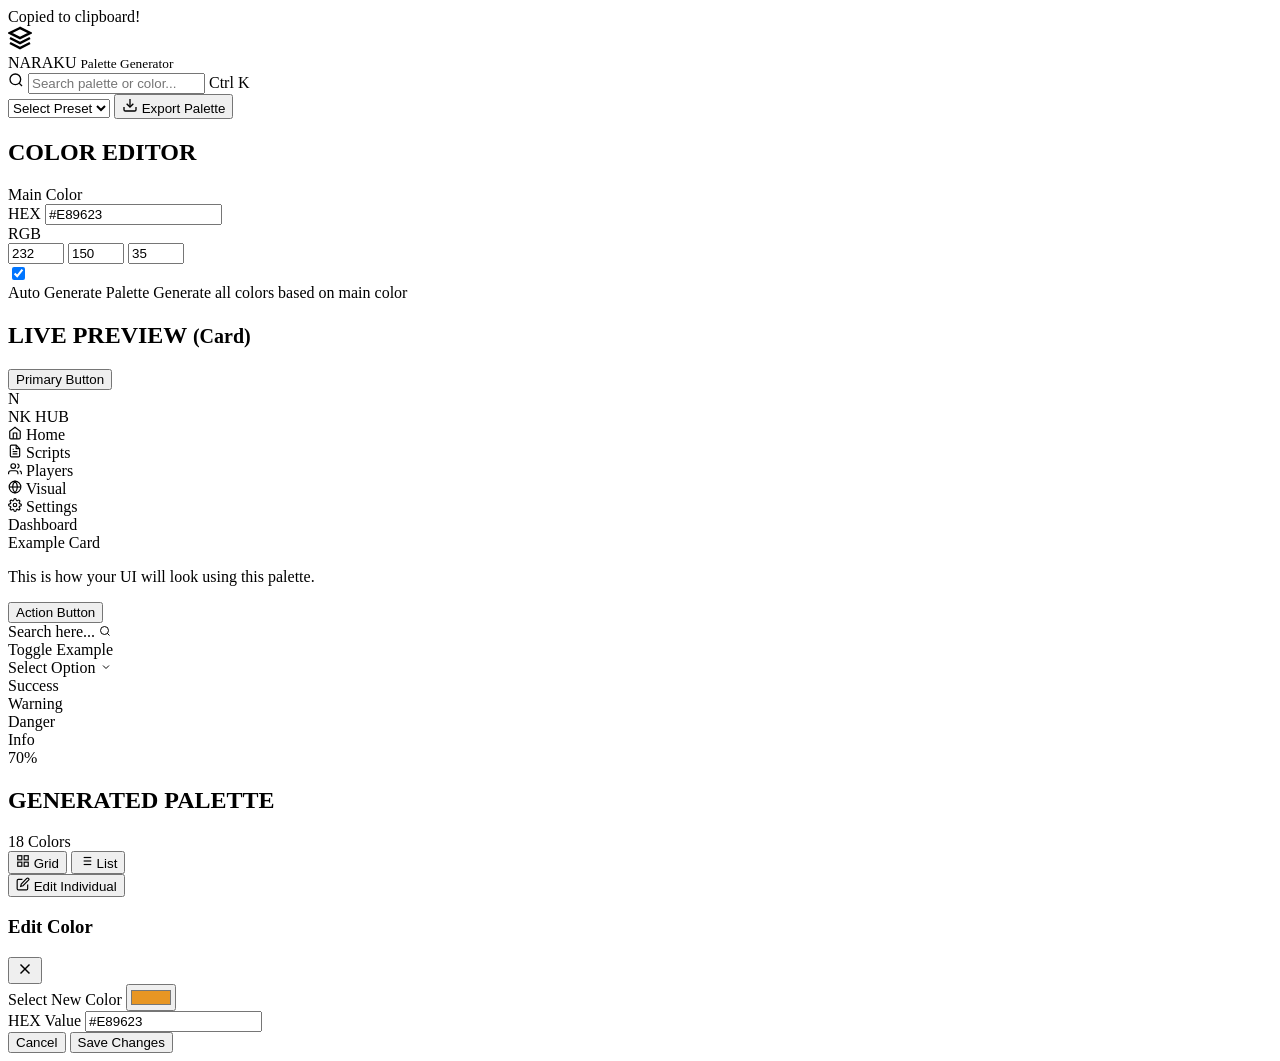
==== index.html @ f325f3f2 "Rename gemini-code-1785225299671.html to index.html" ====
<!DOCTYPE html>
<html lang="id">
<head>
    <meta charset="UTF-8">
    <meta name="viewport" content="width=device-width, initial-scale=1.0">
    <title>Roblox UI Color Palette Editor - NARAKU</title>
    <link rel="stylesheet" href="style.css">
</head>
<body>
    <!-- TOAST NOTIFICATION -->
    <div id="toast" class="toast">Copied to clipboard!</div>

    <div class="app-container">
        <!-- HEADER -->
        <header class="app-header">
            <div class="header-left">
                <div class="logo-icon">
                    <svg viewBox="0 0 24 24" width="24" height="24" stroke="currentColor" stroke-width="2.5" fill="none"><path d="M12 2L2 7l10 5 10-5-10-5zM2 17l10 5 10-5M2 12l10 5 10-5"/></svg>
                </div>
                <span class="app-title">NARAKU <small>Palette Generator</small></span>
            </div>
            
            <div class="header-center">
                <div class="search-box">
                    <svg class="search-icon" viewBox="0 0 24 24" width="16" height="16" stroke="currentColor" stroke-width="2" fill="none"><circle cx="11" cy="11" r="8"/><line x1="21" y1="21" x2="16.65" y2="16.65"/></svg>
                    <input type="text" id="searchInput" placeholder="Search palette or color..." autocomplete="off">
                    <span class="kbd-shortcut">Ctrl K</span>
                </div>
            </div>

            <div class="header-right">
                <select id="presetSelect" class="preset-select" title="Select Preset">
                    <option value="" disabled selected>Select Preset</option>
                </select>
                <button id="exportBtn" class="btn-primary-header">
                    <svg viewBox="0 0 24 24" width="16" height="16" stroke="currentColor" stroke-width="2" fill="none"><path d="M21 15v4a2 2 0 0 1-2 2H5a2 2 0 0 1-2-2v-4"/><polyline points="7 10 12 15 17 10"/><line x1="12" y1="15" x2="12" y2="3"/></svg>
                    Export Palette
                </button>
            </div>
        </header>

        <!-- MAIN CONTENT WORKSPACE -->
        <div class="workspace">
            <!-- TOP SECTION: COLOR EDITOR & LIVE PREVIEW -->
            <div class="top-panels">
                <!-- COLOR EDITOR PANEL -->
                <div class="panel color-editor-panel">
                    <div class="panel-header">
                        <h2>COLOR EDITOR</h2>
                        <span class="panel-subtitle">Main Color</span>
                    </div>

                    <div class="color-picker-container">
                        <!-- Color Area (Saturation/Brightness Box) -->
                        <div id="colorArea" class="color-area">
                            <div id="colorCursor" class="color-cursor"></div>
                        </div>

                        <!-- Hue Slider -->
                        <div class="hue-slider-container">
                            <div id="hueSlider" class="hue-slider">
                                <div id="hueCursor" class="hue-cursor"></div>
                            </div>
                        </div>

                        <!-- Inputs Row -->
                        <div class="color-inputs-grid">
                            <div class="input-group">
                                <label>HEX</label>
                                <input type="text" id="hexInput" value="#E89623">
                            </div>
                            <div class="input-group">
                                <label>RGB</label>
                                <div class="rgb-inputs-row">
                                    <input type="number" id="rInput" min="0" max="255" value="232">
                                    <input type="number" id="gInput" min="0" max="255" value="150">
                                    <input type="number" id="bInput" min="0" max="255" value="35">
                                </div>
                            </div>
                        </div>

                        <!-- Auto Generate Toggle -->
                        <div class="auto-gen-row">
                            <label class="switch">
                                <input type="checkbox" id="autoGenToggle" checked>
                                <span class="slider round"></span>
                            </label>
                            <div class="auto-gen-text">
                                <span class="title">Auto Generate Palette</span>
                                <span class="desc">Generate all colors based on main color</span>
                            </div>
                        </div>
                    </div>
                </div>

                <!-- LIVE PREVIEW PANEL -->
                <div class="panel live-preview-panel">
                    <div class="panel-header">
                        <h2>LIVE PREVIEW <small>(Card)</small></h2>
                        <button class="btn-preview-top" id="previewPrimaryBtn">Primary Button</button>
                    </div>

                    <div class="preview-mockup-content">
                        <!-- Sidebar mockup -->
                        <div class="preview-sidebar" id="previewSidebar">
                            <div class="preview-brand">
                                <div class="preview-logo-icon">N</div>
                                <span class="brand-text">NK HUB</span>
                            </div>
                            <div class="preview-nav-item active" id="prevNavHome">
                                <svg viewBox="0 0 24 24" width="14" height="14" stroke="currentColor" stroke-width="2" fill="none"><path d="M3 9l9-7 9 7v11a2 2 0 0 1-2 2H5a2 2 0 0 1-2-2z"/><polyline points="9 22 9 12 15 12 15 22"/></svg>
                                Home
                            </div>
                            <div class="preview-nav-item">
                                <svg viewBox="0 0 24 24" width="14" height="14" stroke="currentColor" stroke-width="2" fill="none"><path d="M14 2H6a2 2 0 0 0-2 2v16a2 2 0 0 0 2 2h12a2 2 0 0 0 2-2V8z"/><polyline points="14 2 14 8 20 8"/><line x1="16" y1="13" x2="8" y2="13"/><line x1="16" y1="17" x2="8" y2="17"/><polyline points="10 9 9 9 8 9"/></svg>
                                Scripts
                            </div>
                            <div class="preview-nav-item">
                                <svg viewBox="0 0 24 24" width="14" height="14" stroke="currentColor" stroke-width="2" fill="none"><path d="M17 21v-2a4 4 0 0 0-4-4H5a4 4 0 0 0-4 4v2"/><circle cx="9" cy="7" r="4"/><path d="M23 21v-2a4 4 0 0 0-3-3.87"/><path d="M16 3.13a4 4 0 0 1 0 7.75"/></svg>
                                Players
                            </div>
                            <div class="preview-nav-item">
                                <svg viewBox="0 0 24 24" width="14" height="14" stroke="currentColor" stroke-width="2" fill="none"><circle cx="12" cy="12" r="10"/><line x1="2" y1="12" x2="22" y2="12"/><path d="M12 2a15.3 15.3 0 0 1 4 10 15.3 15.3 0 0 1-4 10 15.3 15.3 0 0 1-4-10 15.3 15.3 0 0 1 4-10z"/></svg>
                                Visual
                            </div>
                            <div class="preview-nav-item">
                                <svg viewBox="0 0 24 24" width="14" height="14" stroke="currentColor" stroke-width="2" fill="none"><circle cx="12" cy="12" r="3"/><path d="M19.4 15a1.65 1.65 0 0 0 .33 1.82l.06.06a2 2 0 0 1 0 2.83 2 2 0 0 1-2.83 0l-.06-.06a1.65 1.65 0 0 0-1.82-.33 1.65 1.65 0 0 0-1 1.51V21a2 2 0 0 1-2 2 2 2 0 0 1-2-2v-.09A1.65 1.65 0 0 0 9 19.4a1.65 1.65 0 0 0-1.82.33l-.06.06a2 2 0 0 1-2.83 0 2 2 0 0 1 0-2.83l.06-.06a1.65 1.65 0 0 0 .33-1.82 1.65 1.65 0 0 0-1.51-1H3a2 2 0 0 1-2-2 2 2 0 0 1 2-2h.09A1.65 1.65 0 0 0 4.6 9a1.65 1.65 0 0 0-.33-1.82l-.06-.06a2 2 0 0 1 0-2.83 2 2 0 0 1 2.83 0l.06.06a1.65 1.65 0 0 0 1.82.33H9a1.65 1.65 0 0 0 1-1.51V3a2 2 0 0 1 2-2 2 2 0 0 1 2 2v.09a1.65 1.65 0 0 0 1 1.51 1.65 1.65 0 0 0 1.82-.33l.06-.06a2 2 0 0 1 2.83 0 2 2 0 0 1 0 2.83l-.06.06a1.65 1.65 0 0 0-.33 1.82V9a1.65 1.65 0 0 0 1.51 1H21a2 2 0 0 1 2 2 2 2 0 0 1-2 2h-.09a1.65 1.65 0 0 0-1.51 1z"/></svg>
                                Settings
                            </div>
                        </div>

                        <!-- Main preview body -->
                        <div class="preview-main-content">
                            <div class="preview-top-bar">
                                <span class="preview-title-dash">Dashboard</span>
                            </div>

                            <div class="preview-cards-grid">
                                <div class="preview-inner-card" id="previewInnerCard">
                                    <span class="card-label-title">Example Card</span>
                                    <p class="card-desc">This is how your UI will look using this palette.</p>
                                    <button class="preview-action-btn" id="previewActionBtn">Action Button</button>
                                </div>
                                <div class="preview-right-controls" id="previewRightControls">
                                    <div class="preview-search-input-mock">
                                        <span>Search here...</span>
                                        <svg viewBox="0 0 24 24" width="12" height="12" stroke="currentColor" stroke-width="2" fill="none"><circle cx="11" cy="11" r="8"/><line x1="21" y1="21" x2="16.65" y2="16.65"/></svg>
                                    </div>
                                    <div class="preview-toggle-row">
                                        <span>Toggle Example</span>
                                        <div class="mini-toggle active" id="miniToggle"></div>
                                    </div>
                                    <div class="preview-dropdown-mock">
                                        <span>Select Option</span>
                                        <svg viewBox="0 0 24 24" width="12" height="12" stroke="currentColor" stroke-width="2" fill="none"><polyline points="6 9 12 15 18 9"/></svg>
                                    </div>
                                </div>
                            </div>

                            <!-- Status badges & slider row -->
                            <div class="preview-badges-row">
                                <div class="badge-item"><span class="dot success"></span> Success</div>
                                <div class="badge-item"><span class="dot warning"></span> Warning</div>
                                <div class="badge-item"><span class="dot danger"></span> Danger</div>
                                <div class="badge-item"><span class="dot info"></span> Info</div>
                            </div>

                            <div class="preview-progress-row">
                                <div class="progress-track" id="previewProgressTrack">
                                    <div class="progress-fill" id="previewProgressFill" style="width: 70%;"></div>
                                </div>
                                <span class="progress-val">70%</span>
                            </div>
                        </div>
                    </div>
                </div>
            </div>

            <!-- BOTTOM SECTION: GENERATED PALETTE -->
            <div class="palette-section">
                <div class="palette-section-header">
                    <div class="left-title">
                        <h2>GENERATED PALETTE</h2>
                        <span class="count-badge" id="colorCountBadge">18 Colors</span>
                    </div>
                    <div class="palette-controls">
                        <div class="view-mode-switch">
                            <button class="view-btn active" id="gridViewBtn">
                                <svg viewBox="0 0 24 24" width="14" height="14" stroke="currentColor" stroke-width="2" fill="none"><rect x="3" y="3" width="7" height="7"/><rect x="14" y="3" width="7" height="7"/><rect x="14" y="14" width="7" height="7"/><rect x="3" y="14" width="7" height="7"/></svg>
                                Grid
                            </button>
                            <button class="view-btn" id="listViewBtn">
                                <svg viewBox="0 0 24 24" width="14" height="14" stroke="currentColor" stroke-width="2" fill="none"><line x1="8" y1="6" x2="21" y2="6"/><line x1="8" y1="12" x2="21" y2="12"/><line x1="8" y1="18" x2="21" y2="18"/><line x1="3" y1="6" x2="3.01" y2="6"/><line x1="3" y1="12" x2="3.01" y2="12"/><line x1="3" y1="18" x2="3.01" y2="18"/></svg>
                                List
                            </button>
                        </div>
                        <button class="btn-secondary" id="editIndividualGlobalBtn">
                            <svg viewBox="0 0 24 24" width="14" height="14" stroke="currentColor" stroke-width="2" fill="none"><path d="M11 4H4a2 2 0 0 0-2 2v14a2 2 0 0 0 2 2h14a2 2 0 0 0 2-2v-7"/><path d="M18.5 2.5a2.121 2.121 0 0 1 3 3L12 15l-4 1 1-4 9.5-9.5z"/></svg>
                            Edit Individual
                        </button>
                    </div>
                </div>

                <!-- CARDS GRID -->
                <div id="paletteCardsGrid" class="cards-grid">
                    <!-- Dynamically populated via script.js -->
                </div>
            </div>
        </div>
    </div>

    <!-- INDIVIDUAL COLOR EDIT MODAL -->
    <div id="editModal" class="modal-overlay">
        <div class="modal-card">
            <div class="modal-header">
                <h3 id="modalTitle">Edit Color</h3>
                <button id="closeModalBtn" class="close-btn">
                    <svg viewBox="0 0 24 24" width="18" height="18" stroke="currentColor" stroke-width="2" fill="none"><line x1="18" y1="6" x2="6" y2="18"/><line x1="6" y1="6" x2="18" y2="18"/></svg>
                </button>
            </div>
            <div class="modal-body">
                <div class="modal-color-preview" id="modalColorPreview"></div>
                <div class="input-group">
                    <label>Select New Color</label>
                    <input type="color" id="modalColorPicker" value="#E89623">
                </div>
                <div class="input-group">
                    <label>HEX Value</label>
                    <input type="text" id="modalHexInput" value="#E89623">
                </div>
            </div>
            <div class="modal-footer">
                <button class="btn-secondary" id="modalCancelBtn">Cancel</button>
                <button class="btn-primary" id="modalSaveBtn">Save Changes</button>
            </div>
        </div>
    </div>

    <script src="script.js"></script>
</body>
</html>
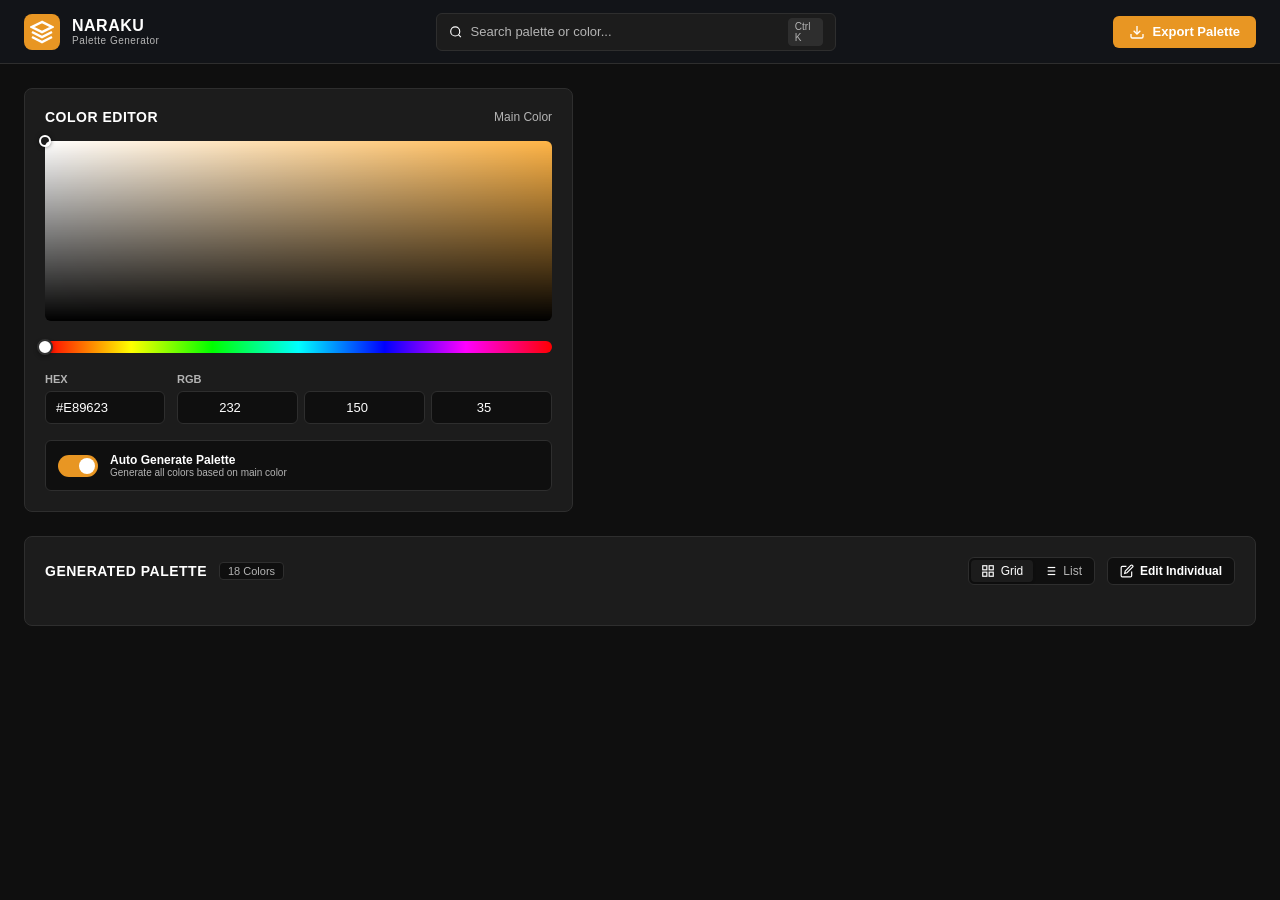
==== commit 81961e2e: "Update index.html" ====
--- a/index.html
+++ b/index.html
@@ -29,9 +29,6 @@
             </div>
 
             <div class="header-right">
-                <select id="presetSelect" class="preset-select" title="Select Preset">
-                    <option value="" disabled selected>Select Preset</option>
-                </select>
                 <button id="exportBtn" class="btn-primary-header">
                     <svg viewBox="0 0 24 24" width="16" height="16" stroke="currentColor" stroke-width="2" fill="none"><path d="M21 15v4a2 2 0 0 1-2 2H5a2 2 0 0 1-2-2v-4"/><polyline points="7 10 12 15 17 10"/><line x1="12" y1="15" x2="12" y2="3"/></svg>
                     Export Palette
@@ -41,7 +38,7 @@
 
         <!-- MAIN CONTENT WORKSPACE -->
         <div class="workspace">
-            <!-- TOP SECTION: COLOR EDITOR & LIVE PREVIEW -->
+            <!-- TOP SECTION: COLOR EDITOR -->
             <div class="top-panels">
                 <!-- COLOR EDITOR PANEL -->
                 <div class="panel color-editor-panel">
@@ -92,88 +89,6 @@
                         </div>
                     </div>
                 </div>
-
-                <!-- LIVE PREVIEW PANEL -->
-                <div class="panel live-preview-panel">
-                    <div class="panel-header">
-                        <h2>LIVE PREVIEW <small>(Card)</small></h2>
-                        <button class="btn-preview-top" id="previewPrimaryBtn">Primary Button</button>
-                    </div>
-
-                    <div class="preview-mockup-content">
-                        <!-- Sidebar mockup -->
-                        <div class="preview-sidebar" id="previewSidebar">
-                            <div class="preview-brand">
-                                <div class="preview-logo-icon">N</div>
-                                <span class="brand-text">NK HUB</span>
-                            </div>
-                            <div class="preview-nav-item active" id="prevNavHome">
-                                <svg viewBox="0 0 24 24" width="14" height="14" stroke="currentColor" stroke-width="2" fill="none"><path d="M3 9l9-7 9 7v11a2 2 0 0 1-2 2H5a2 2 0 0 1-2-2z"/><polyline points="9 22 9 12 15 12 15 22"/></svg>
-                                Home
-                            </div>
-                            <div class="preview-nav-item">
-                                <svg viewBox="0 0 24 24" width="14" height="14" stroke="currentColor" stroke-width="2" fill="none"><path d="M14 2H6a2 2 0 0 0-2 2v16a2 2 0 0 0 2 2h12a2 2 0 0 0 2-2V8z"/><polyline points="14 2 14 8 20 8"/><line x1="16" y1="13" x2="8" y2="13"/><line x1="16" y1="17" x2="8" y2="17"/><polyline points="10 9 9 9 8 9"/></svg>
-                                Scripts
-                            </div>
-                            <div class="preview-nav-item">
-                                <svg viewBox="0 0 24 24" width="14" height="14" stroke="currentColor" stroke-width="2" fill="none"><path d="M17 21v-2a4 4 0 0 0-4-4H5a4 4 0 0 0-4 4v2"/><circle cx="9" cy="7" r="4"/><path d="M23 21v-2a4 4 0 0 0-3-3.87"/><path d="M16 3.13a4 4 0 0 1 0 7.75"/></svg>
-                                Players
-                            </div>
-                            <div class="preview-nav-item">
-                                <svg viewBox="0 0 24 24" width="14" height="14" stroke="currentColor" stroke-width="2" fill="none"><circle cx="12" cy="12" r="10"/><line x1="2" y1="12" x2="22" y2="12"/><path d="M12 2a15.3 15.3 0 0 1 4 10 15.3 15.3 0 0 1-4 10 15.3 15.3 0 0 1-4-10 15.3 15.3 0 0 1 4-10z"/></svg>
-                                Visual
-                            </div>
-                            <div class="preview-nav-item">
-                                <svg viewBox="0 0 24 24" width="14" height="14" stroke="currentColor" stroke-width="2" fill="none"><circle cx="12" cy="12" r="3"/><path d="M19.4 15a1.65 1.65 0 0 0 .33 1.82l.06.06a2 2 0 0 1 0 2.83 2 2 0 0 1-2.83 0l-.06-.06a1.65 1.65 0 0 0-1.82-.33 1.65 1.65 0 0 0-1 1.51V21a2 2 0 0 1-2 2 2 2 0 0 1-2-2v-.09A1.65 1.65 0 0 0 9 19.4a1.65 1.65 0 0 0-1.82.33l-.06.06a2 2 0 0 1-2.83 0 2 2 0 0 1 0-2.83l.06-.06a1.65 1.65 0 0 0 .33-1.82 1.65 1.65 0 0 0-1.51-1H3a2 2 0 0 1-2-2 2 2 0 0 1 2-2h.09A1.65 1.65 0 0 0 4.6 9a1.65 1.65 0 0 0-.33-1.82l-.06-.06a2 2 0 0 1 0-2.83 2 2 0 0 1 2.83 0l.06.06a1.65 1.65 0 0 0 1.82.33H9a1.65 1.65 0 0 0 1-1.51V3a2 2 0 0 1 2-2 2 2 0 0 1 2 2v.09a1.65 1.65 0 0 0 1 1.51 1.65 1.65 0 0 0 1.82-.33l.06-.06a2 2 0 0 1 2.83 0 2 2 0 0 1 0 2.83l-.06.06a1.65 1.65 0 0 0-.33 1.82V9a1.65 1.65 0 0 0 1.51 1H21a2 2 0 0 1 2 2 2 2 0 0 1-2 2h-.09a1.65 1.65 0 0 0-1.51 1z"/></svg>
-                                Settings
-                            </div>
-                        </div>
-
-                        <!-- Main preview body -->
-                        <div class="preview-main-content">
-                            <div class="preview-top-bar">
-                                <span class="preview-title-dash">Dashboard</span>
-                            </div>
-
-                            <div class="preview-cards-grid">
-                                <div class="preview-inner-card" id="previewInnerCard">
-                                    <span class="card-label-title">Example Card</span>
-                                    <p class="card-desc">This is how your UI will look using this palette.</p>
-                                    <button class="preview-action-btn" id="previewActionBtn">Action Button</button>
-                                </div>
-                                <div class="preview-right-controls" id="previewRightControls">
-                                    <div class="preview-search-input-mock">
-                                        <span>Search here...</span>
-                                        <svg viewBox="0 0 24 24" width="12" height="12" stroke="currentColor" stroke-width="2" fill="none"><circle cx="11" cy="11" r="8"/><line x1="21" y1="21" x2="16.65" y2="16.65"/></svg>
-                                    </div>
-                                    <div class="preview-toggle-row">
-                                        <span>Toggle Example</span>
-                                        <div class="mini-toggle active" id="miniToggle"></div>
-                                    </div>
-                                    <div class="preview-dropdown-mock">
-                                        <span>Select Option</span>
-                                        <svg viewBox="0 0 24 24" width="12" height="12" stroke="currentColor" stroke-width="2" fill="none"><polyline points="6 9 12 15 18 9"/></svg>
-                                    </div>
-                                </div>
-                            </div>
-
-                            <!-- Status badges & slider row -->
-                            <div class="preview-badges-row">
-                                <div class="badge-item"><span class="dot success"></span> Success</div>
-                                <div class="badge-item"><span class="dot warning"></span> Warning</div>
-                                <div class="badge-item"><span class="dot danger"></span> Danger</div>
-                                <div class="badge-item"><span class="dot info"></span> Info</div>
-                            </div>
-
-                            <div class="preview-progress-row">
-                                <div class="progress-track" id="previewProgressTrack">
-                                    <div class="progress-fill" id="previewProgressFill" style="width: 70%;"></div>
-                                </div>
-                                <span class="progress-val">70%</span>
-                            </div>
-                        </div>
-                    </div>
-                </div>
             </div>
 
             <!-- BOTTOM SECTION: GENERATED PALETTE -->
@@ -209,7 +124,7 @@
         </div>
     </div>
 
-    <!-- INDIVIDUAL COLOR EDIT MODAL -->
+<!-- INDIVIDUAL COLOR EDIT MODAL -->
     <div id="editModal" class="modal-overlay">
         <div class="modal-card">
             <div class="modal-header">
@@ -238,4 +153,4 @@
 
     <script src="script.js"></script>
 </body>
-</html>
+</html>                                                                                                                                                                                                                                                                                             </html>
--- a/style.css
+++ b/style.css
@@ -0,0 +1,1019 @@
+:root {
+    --bg-app: #0f0f0f;
+    --card-bg: #1c1c1c;
+    --header-bg: #121418;
+    --primary: #E89623;
+    --primary-hover: #ffb446;
+    --secondary: #bf6e12;
+    --secondary-hover: #E89623;
+    --accent: #ffb446;
+    --ui-stroke: #2e2e2e;
+    --text-primary: #ffffff;
+    --text-secondary: #b4b4b4;
+    --success: #22c55e;
+    --warning: #ffc107;
+    --danger: #ef4444;
+    --gradient-start: #E89623;
+    --gradient-end: #ffb446;
+    --border-radius: 8px;
+    --transition: all 0.2s cubic-bezier(0.4, 0, 0.2, 1);
+}
+
+* {
+    box-sizing: border-box;
+    margin: 0;
+    padding: 0;
+    font-family: -apple-system, BlinkMacSystemFont, "Segoe UI", Roboto, Helvetica, Arial, sans-serif;
+    color: var(--text-primary);
+}
+
+body {
+    background-color: var(--bg-app);
+    min-height: 100vh;
+    overflow-x: hidden;
+}
+
+/* TOAST NOTIFICATION */
+.toast {
+    position: fixed;
+    bottom: 24px;
+    right: 24px;
+    background: #22c55e;
+    color: #fff;
+    padding: 10px 20px;
+    border-radius: 6px;
+    font-size: 14px;
+    font-weight: 500;
+    box-shadow: 0 4px 12px rgba(0,0,0,0.3);
+    z-index: 9999;
+    opacity: 0;
+    transform: translateY(20px);
+    transition: var(--transition);
+    pointer-events: none;
+}
+
+.toast.show {
+    opacity: 1;
+    transform: translateY(0);
+}
+
+/* APP CONTAINER */
+.app-container {
+    display: flex;
+    flex-direction: column;
+    min-height: 100vh;
+}
+
+/* HEADER */
+.app-header {
+    background-color: var(--header-bg);
+    border-bottom: 1px solid var(--ui-stroke);
+    height: 64px;
+    display: flex;
+    align-items: center;
+    justify-content: space-between;
+    padding: 0 24px;
+    position: sticky;
+    top: 0;
+    z-index: 100;
+}
+
+.header-left {
+    display: flex;
+    align-items: center;
+    gap: 12px;
+}
+
+.logo-icon {
+    width: 36px;
+    height: 36px;
+    background: var(--primary);
+    border-radius: 8px;
+    display: flex;
+    align-items: center;
+    justify-content: center;
+    color: #fff;
+}
+
+.app-title {
+    font-size: 16px;
+    font-weight: 700;
+    letter-spacing: 0.5px;
+    display: flex;
+    flex-direction: column;
+}
+
+.app-title small {
+    font-size: 10px;
+    font-weight: 400;
+    color: var(--text-secondary);
+}
+
+.header-center {
+    flex: 1;
+    max-width: 400px;
+    margin: 0 24px;
+}
+
+.search-box {
+    position: relative;
+    display: flex;
+    align-items: center;
+    background: var(--card-bg);
+    border: 1px solid var(--ui-stroke);
+    border-radius: 6px;
+    padding: 0 12px;
+    height: 38px;
+    transition: var(--transition);
+}
+
+.search-box:focus-within {
+    border-color: var(--primary);
+}
+
+.search-icon {
+    color: var(--text-secondary);
+    margin-right: 8px;
+}
+
+.search-box input {
+    background: transparent;
+    border: none;
+    outline: none;
+    font-size: 13px;
+    width: 100%;
+    color: var(--text-primary);
+}
+
+.search-box input::placeholder {
+    color: var(--text-secondary);
+}
+
+.kbd-shortcut {
+    font-size: 10px;
+    background: rgba(255,255,255,0.08);
+    border: 1px solid var(--ui-stroke);
+    padding: 2px 6px;
+    border-radius: 4px;
+    color: var(--text-secondary);
+}
+
+.header-right {
+    display: flex;
+    align-items: center;
+    gap: 12px;
+}
+
+.preset-select {
+    background: var(--card-bg);
+    border: 1px solid var(--ui-stroke);
+    color: var(--text-primary);
+    padding: 8px 12px;
+    border-radius: 6px;
+    font-size: 13px;
+    outline: none;
+    cursor: pointer;
+    transition: var(--transition);
+}
+
+.preset-select:hover {
+    border-color: var(--primary);
+}
+
+.btn-primary-header {
+    background: var(--primary);
+    color: #fff;
+    border: none;
+    padding: 8px 16px;
+    border-radius: 6px;
+    font-size: 13px;
+    font-weight: 600;
+    display: flex;
+    align-items: center;
+    gap: 8px;
+    cursor: pointer;
+    transition: var(--transition);
+}
+
+.btn-primary-header:hover {
+    background: var(--primary-hover);
+    transform: translateY(-1px);
+}
+
+/* WORKSPACE */
+.workspace {
+    padding: 24px;
+    display: flex;
+    flex-direction: column;
+    gap: 24px;
+    max-width: 1600px;
+    margin: 0 auto;
+    width: 100%;
+}
+
+.top-panels {
+    display: grid;
+    grid-template-columns: 1fr 1.2fr;
+    gap: 24px;
+}
+
+@media (max-width: 1024px) {
+    .top-panels {
+        grid-template-columns: 1fr;
+    }
+}
+
+.panel {
+    background: var(--card-bg);
+    border: 1px solid var(--ui-stroke);
+    border-radius: var(--border-radius);
+    padding: 20px;
+    display: flex;
+    flex-direction: column;
+    gap: 16px;
+}
+
+.panel-header {
+    display: flex;
+    align-items: center;
+    justify-content: space-between;
+}
+
+.panel-header h2 {
+    font-size: 14px;
+    font-weight: 700;
+    letter-spacing: 0.5px;
+}
+
+.panel-subtitle {
+    font-size: 12px;
+    color: var(--text-secondary);
+}
+
+/* COLOR EDITOR */
+.color-picker-container {
+    display: flex;
+    flex-direction: column;
+    gap: 16px;
+}
+
+.color-area {
+    position: relative;
+    height: 180px;
+    border-radius: 6px;
+    cursor: crosshair;
+    background: linear-gradient(to top, #000, transparent), linear-gradient(to right, #fff, #ffb446);
+}
+
+.color-cursor {
+    position: absolute;
+    width: 12px;
+    height: 12px;
+    border: 2px solid #fff;
+    border-radius: 50%;
+    box-shadow: 0 0 4px rgba(0,0,0,0.5);
+    transform: translate(-50%, -50%);
+    pointer-events: none;
+}
+
+.hue-slider-container {
+    padding: 4px 0;
+}
+
+.hue-slider {
+    position: relative;
+    height: 12px;
+    border-radius: 6px;
+    background: linear-gradient(to right, #ff0000 0%, #ffff00 17%, #00ff00 33%, #00ffff 50%, #0000ff 67%, #ff00ff 83%, #ff0000 100%);
+    cursor: pointer;
+}
+
+.hue-cursor {
+    position: absolute;
+    top: 50%;
+    width: 16px;
+    height: 16px;
+    background: #fff;
+    border: 2px solid #333;
+    border-radius: 50%;
+    transform: translate(-50%, -50%);
+    pointer-events: none;
+    box-shadow: 0 2px 4px rgba(0,0,0,0.3);
+}
+
+.color-inputs-grid {
+    display: grid;
+    grid-template-columns: 120px 1fr;
+    gap: 12px;
+}
+
+.input-group {
+    display: flex;
+    flex-direction: column;
+    gap: 6px;
+}
+
+.input-group label {
+    font-size: 11px;
+    font-weight: 600;
+    color: var(--text-secondary);
+}
+
+.input-group input {
+    background: var(--bg-app);
+    border: 1px solid var(--ui-stroke);
+    border-radius: 6px;
+    padding: 8px 10px;
+    font-size: 13px;
+    color: var(--text-primary);
+    outline: none;
+    transition: var(--transition);
+}
+
+.input-group input:focus {
+    border-color: var(--primary);
+}
+
+.rgb-inputs-row {
+    display: grid;
+    grid-template-columns: repeat(3, 1fr);
+    gap: 6px;
+}
+
+.rgb-inputs-row input {
+    text-align: center;
+    padding: 8px 4px;
+}
+
+.auto-gen-row {
+    display: flex;
+    align-items: center;
+    gap: 12px;
+    background: var(--bg-app);
+    padding: 12px;
+    border-radius: 6px;
+    border: 1px solid var(--ui-stroke);
+}
+
+/* TOGGLE SWITCH */
+.switch {
+    position: relative;
+    display: inline-block;
+    width: 40px;
+    height: 22px;
+    flex-shrink: 0;
+}
+
+.switch input {
+    opacity: 0;
+    width: 0;
+    height: 0;
+}
+
+.slider {
+    position: absolute;
+    cursor: pointer;
+    top: 0; left: 0; right: 0; bottom: 0;
+    background-color: var(--ui-stroke);
+    transition: var(--transition);
+}
+
+.slider:before {
+    position: absolute;
+    content: "";
+    height: 16px;
+    width: 16px;
+    left: 3px;
+    bottom: 3px;
+    background-color: white;
+    transition: var(--transition);
+}
+
+input:checked + .slider {
+    background-color: var(--primary);
+}
+
+input:checked + .slider:before {
+    transform: translateX(18px);
+}
+
+.slider.round {
+    border-radius: 22px;
+}
+
+.slider.round:before {
+    border-radius: 50%;
+}
+
+.auto-gen-text {
+    display: flex;
+    flex-direction: column;
+}
+
+.auto-gen-text .title {
+    font-size: 12px;
+    font-weight: 600;
+}
+
+.auto-gen-text .desc {
+    font-size: 10px;
+    color: var(--text-secondary);
+}
+
+/* LIVE PREVIEW */
+.btn-preview-top {
+    background: var(--primary);
+    color: #fff;
+    border: none;
+    padding: 6px 12px;
+    border-radius: 6px;
+    font-size: 12px;
+    font-weight: 600;
+    cursor: pointer;
+    transition: var(--transition);
+}
+
+.btn-preview-top:hover {
+    background: var(--primary-hover);
+}
+
+.preview-mockup-content {
+    background: var(--bg-app);
+    border: 1px solid var(--ui-stroke);
+    border-radius: 6px;
+    display: flex;
+    min-height: 260px;
+    overflow: hidden;
+}
+
+.preview-sidebar {
+    width: 140px;
+    background: var(--header-bg);
+    border-right: 1px solid var(--ui-stroke);
+    padding: 12px;
+    display: flex;
+    flex-direction: column;
+    gap: 4px;
+}
+
+.preview-brand {
+    display: flex;
+    align-items: center;
+    gap: 8px;
+    padding-bottom: 12px;
+    margin-bottom: 4px;
+    border-bottom: 1px solid var(--ui-stroke);
+}
+
+.preview-logo-icon {
+    width: 22px;
+    height: 22px;
+    background: var(--primary);
+    border-radius: 4px;
+    display: flex;
+    align-items: center;
+    justify-content: center;
+    font-size: 11px;
+    font-weight: 800;
+    color: #fff;
+}
+
+.preview-brand .brand-text {
+    font-size: 11px;
+    font-weight: 700;
+}
+
+.preview-nav-item {
+    display: flex;
+    align-items: center;
+    gap: 8px;
+    padding: 6px 8px;
+    font-size: 11px;
+    color: var(--text-secondary);
+    border-radius: 4px;
+    cursor: pointer;
+    transition: var(--transition);
+}
+
+.preview-nav-item:hover, .preview-nav-item.active {
+    background: var(--primary);
+    color: #fff;
+}
+
+.preview-main-content {
+    flex: 1;
+    padding: 16px;
+    display: flex;
+    flex-direction: column;
+    gap: 12px;
+}
+
+.preview-top-bar {
+    display: flex;
+    justify-content: space-between;
+    align-items: center;
+}
+
+.preview-title-dash {
+    font-size: 13px;
+    font-weight: 700;
+}
+
+.preview-cards-grid {
+    display: grid;
+    grid-template-columns: 1.2fr 1fr;
+    gap: 12px;
+}
+
+.preview-inner-card {
+    background: var(--card-bg);
+    border: 1px solid var(--ui-stroke);
+    border-radius: 6px;
+    padding: 12px;
+    display: flex;
+    flex-direction: column;
+    gap: 8px;
+}
+
+.card-label-title {
+    font-size: 11px;
+    font-weight: 600;
+}
+
+.card-desc {
+    font-size: 10px;
+    color: var(--text-secondary);
+    line-height: 1.3;
+}
+
+.preview-action-btn {
+    background: var(--primary);
+    color: #fff;
+    border: none;
+    padding: 6px 10px;
+    border-radius: 4px;
+    font-size: 10px;
+    font-weight: 600;
+    cursor: pointer;
+    align-self: flex-start;
+    transition: var(--transition);
+}
+
+.preview-action-btn:hover {
+    background: var(--primary-hover);
+}
+
+.preview-right-controls {
+    display: flex;
+    flex-direction: column;
+    gap: 8px;
+}
+
+.preview-search-input-mock {
+    background: var(--card-bg);
+    border: 1px solid var(--ui-stroke);
+    border-radius: 4px;
+    padding: 6px 8px;
+    font-size: 10px;
+    color: var(--text-secondary);
+    display: flex;
+    justify-content: space-between;
+    align-items: center;
+}
+
+.preview-toggle-row {
+    background: var(--card-bg);
+    border: 1px solid var(--ui-stroke);
+    border-radius: 4px;
+    padding: 6px 8px;
+    font-size: 10px;
+    display: flex;
+    justify-content: space-between;
+    align-items: center;
+}
+
+.mini-toggle {
+    width: 24px;
+    height: 12px;
+    background: var(--ui-stroke);
+    border-radius: 6px;
+    position: relative;
+    cursor: pointer;
+    transition: var(--transition);
+}
+
+.mini-toggle.active {
+    background: var(--primary);
+}
+
+.mini-toggle::after {
+    content: '';
+    position: absolute;
+    top: 2px;
+    left: 2px;
+    width: 8px;
+    height: 8px;
+    background: #fff;
+    border-radius: 50%;
+    transition: var(--transition);
+}
+
+.mini-toggle.active::after {
+    transform: translateX(12px);
+}
+
+.preview-dropdown-mock {
+    background: var(--card-bg);
+    border: 1px solid var(--ui-stroke);
+    border-radius: 4px;
+    padding: 6px 8px;
+    font-size: 10px;
+    color: var(--text-secondary);
+    display: flex;
+    justify-content: space-between;
+    align-items: center;
+}
+
+.preview-badges-row {
+    display: flex;
+    gap: 8px;
+}
+
+.badge-item {
+    font-size: 10px;
+    background: var(--card-bg);
+    border: 1px solid var(--ui-stroke);
+    padding: 3px 6px;
+    border-radius: 4px;
+    display: flex;
+    align-items: center;
+    gap: 4px;
+}
+
+.dot {
+    width: 6px;
+    height: 6px;
+    border-radius: 50%;
+}
+
+.dot.success { background: var(--success); }
+.dot.warning { background: var(--warning); }
+.dot.danger { background: var(--danger); }
+.dot.info { background: var(--accent); }
+
+.preview-progress-row {
+    display: flex;
+    align-items: center;
+    gap: 8px;
+}
+
+.progress-track {
+    flex: 1;
+    height: 6px;
+    background: var(--card-bg);
+    border: 1px solid var(--ui-stroke);
+    border-radius: 3px;
+    overflow: hidden;
+}
+
+.progress-fill {
+    height: 100%;
+    background: var(--primary);
+    border-radius: 3px;
+}
+
+.progress-val {
+    font-size: 10px;
+    font-weight: 600;
+    color: var(--text-secondary);
+}
+
+/* PALETTE SECTION */
+.palette-section {
+    background: var(--card-bg);
+    border: 1px solid var(--ui-stroke);
+    border-radius: var(--border-radius);
+    padding: 20px;
+    display: flex;
+    flex-direction: column;
+    gap: 20px;
+}
+
+.palette-section-header {
+    display: flex;
+    align-items: center;
+    justify-content: space-between;
+}
+
+.left-title {
+    display: flex;
+    align-items: center;
+    gap: 12px;
+}
+
+.left-title h2 {
+    font-size: 14px;
+    font-weight: 700;
+    letter-spacing: 0.5px;
+}
+
+.count-badge {
+    background: var(--bg-app);
+    border: 1px solid var(--ui-stroke);
+    padding: 2px 8px;
+    border-radius: 4px;
+    font-size: 11px;
+    color: var(--text-secondary);
+}
+
+.palette-controls {
+    display: flex;
+    align-items: center;
+    gap: 12px;
+}
+
+.view-mode-switch {
+    display: flex;
+    background: var(--bg-app);
+    border: 1px solid var(--ui-stroke);
+    border-radius: 6px;
+    padding: 2px;
+}
+
+.view-btn {
+    background: transparent;
+    border: none;
+    color: var(--text-secondary);
+    padding: 4px 10px;
+    border-radius: 4px;
+    font-size: 12px;
+    display: flex;
+    align-items: center;
+    gap: 6px;
+    cursor: pointer;
+    transition: var(--transition);
+}
+
+.view-btn.active {
+    background: var(--card-bg);
+    color: var(--text-primary);
+    box-shadow: 0 1px 3px rgba(0,0,0,0.2);
+}
+
+.btn-secondary {
+    background: var(--bg-app);
+    border: 1px solid var(--ui-stroke);
+    color: var(--text-primary);
+    padding: 6px 12px;
+    border-radius: 6px;
+    font-size: 12px;
+    font-weight: 600;
+    display: flex;
+    align-items: center;
+    gap: 6px;
+    cursor: pointer;
+    transition: var(--transition);
+}
+
+.btn-secondary:hover {
+    border-color: var(--primary);
+}
+
+/* CARDS GRID */
+.cards-grid {
+    display: grid;
+    grid-template-columns: repeat(auto-fill, minmax(200px, 1fr));
+    gap: 16px;
+}
+
+.cards-grid.list-view {
+    grid-template-columns: 1fr;
+}
+
+.color-card {
+    background: var(--bg-app);
+    border: 1px solid var(--ui-stroke);
+    border-radius: 8px;
+    overflow: hidden;
+    display: flex;
+    flex-direction: column;
+    transition: var(--transition);
+}
+
+.color-card:hover {
+    border-color: var(--primary);
+    transform: translateY(-2px);
+    box-shadow: 0 4px 12px rgba(0,0,0,0.3);
+}
+
+.color-card-preview {
+    height: 100px;
+    position: relative;
+    display: flex;
+    justify-content: flex-end;
+    align-items: flex-start;
+    padding: 8px;
+}
+
+.card-edit-btn {
+    background: rgba(0,0,0,0.4);
+    border: none;
+    width: 26px;
+    height: 26px;
+    border-radius: 4px;
+    display: flex;
+    align-items: center;
+    justify-content: center;
+    color: #fff;
+    cursor: pointer;
+    opacity: 0.8;
+    transition: var(--transition);
+}
+
+.card-edit-btn:hover {
+    opacity: 1;
+    background: rgba(0,0,0,0.7);
+}
+
+.color-card-info {
+    padding: 12px;
+    display: flex;
+    flex-direction: column;
+    gap: 8px;
+}
+
+.card-name {
+    font-size: 13px;
+    font-weight: 700;
+}
+
+.card-codes {
+    display: flex;
+    flex-direction: column;
+    gap: 2px;
+}
+
+.card-code-val {
+    font-size: 11px;
+    color: var(--text-secondary);
+    font-family: monospace;
+}
+
+.card-actions {
+    display: grid;
+    grid-template-columns: 1fr 1fr;
+    gap: 6px;
+    margin-top: 4px;
+}
+
+.card-btn {
+    background: var(--card-bg);
+    border: 1px solid var(--ui-stroke);
+    color: var(--text-primary);
+    padding: 6px;
+    border-radius: 4px;
+    font-size: 11px;
+    font-weight: 600;
+    cursor: pointer;
+    transition: var(--transition);
+    text-align: center;
+}
+
+.card-btn:hover {
+    background: var(--ui-stroke);
+    border-color: var(--primary);
+}
+
+/* LIST VIEW OVERRIDE */
+.cards-grid.list-view .color-card {
+    flex-direction: row;
+    align-items: center;
+    padding: 10px 16px;
+    gap: 16px;
+}
+
+.cards-grid.list-view .color-card-preview {
+    width: 60px;
+    height: 40px;
+    border-radius: 4px;
+    flex-shrink: 0;
+    padding: 4px;
+}
+
+.cards-grid.list-view .color-card-info {
+    flex: 1;
+    flex-direction: row;
+    align-items: center;
+    justify-content: space-between;
+    padding: 0;
+}
+
+.cards-grid.list-view .card-codes {
+    flex-direction: row;
+    gap: 16px;
+}
+
+.cards-grid.list-view .card-actions {
+    display: flex;
+    gap: 6px;
+    margin-top: 0;
+}
+
+.cards-grid.list-view .card-btn {
+    padding: 4px 10px;
+}
+
+/* MODAL */
+.modal-overlay {
+    position: fixed;
+    top: 0; left: 0; right: 0; bottom: 0;
+    background: rgba(0,0,0,0.7);
+    display: flex;
+    align-items: center;
+    justify-content: center;
+    z-index: 1000;
+    opacity: 0;
+    pointer-events: none;
+    transition: var(--transition);
+}
+
+.modal-overlay.open {
+    opacity: 1;
+    pointer-events: auto;
+}
+
+.modal-card {
+    background: var(--card-bg);
+    border: 1px solid var(--ui-stroke);
+    border-radius: var(--border-radius);
+    width: 100%;
+    max-width: 380px;
+    padding: 20px;
+    display: flex;
+    flex-direction: column;
+    gap: 16px;
+    box-shadow: 0 10px 30px rgba(0,0,0,0.5);
+    transform: scale(0.95);
+    transition: var(--transition);
+}
+
+.modal-overlay.open .modal-card {
+    transform: scale(1);
+}
+
+.modal-header {
+    display: flex;
+    align-items: center;
+    justify-content: space-between;
+}
+
+.modal-header h3 {
+    font-size: 14px;
+    font-weight: 700;
+}
+
+.close-btn {
+    background: transparent;
+    border: none;
+    color: var(--text-secondary);
+    cursor: pointer;
+    transition: var(--transition);
+}
+
+.close-btn:hover {
+    color: var(--text-primary);
+}
+
+.modal-body {
+    display: flex;
+    flex-direction: column;
+    gap: 16px;
+}
+
+.modal-color-preview {
+    height: 80px;
+    border-radius: 6px;
+    border: 1px solid var(--ui-stroke);
+}
+
+.modal-footer {
+    display: flex;
+    justify-content: flex-end;
+    gap: 8px;
+}
+
+.btn-primary {
+    background: var(--primary);
+    color: #fff;
+    border: none;
+    padding: 8px 16px;
+    border-radius: 6px;
+    font-size: 12px;
+    font-weight: 600;
+    cursor: pointer;
+    transition: var(--transition);
+}
+
+.btn-primary:hover {
+    background: var(--primary-hover);
+}
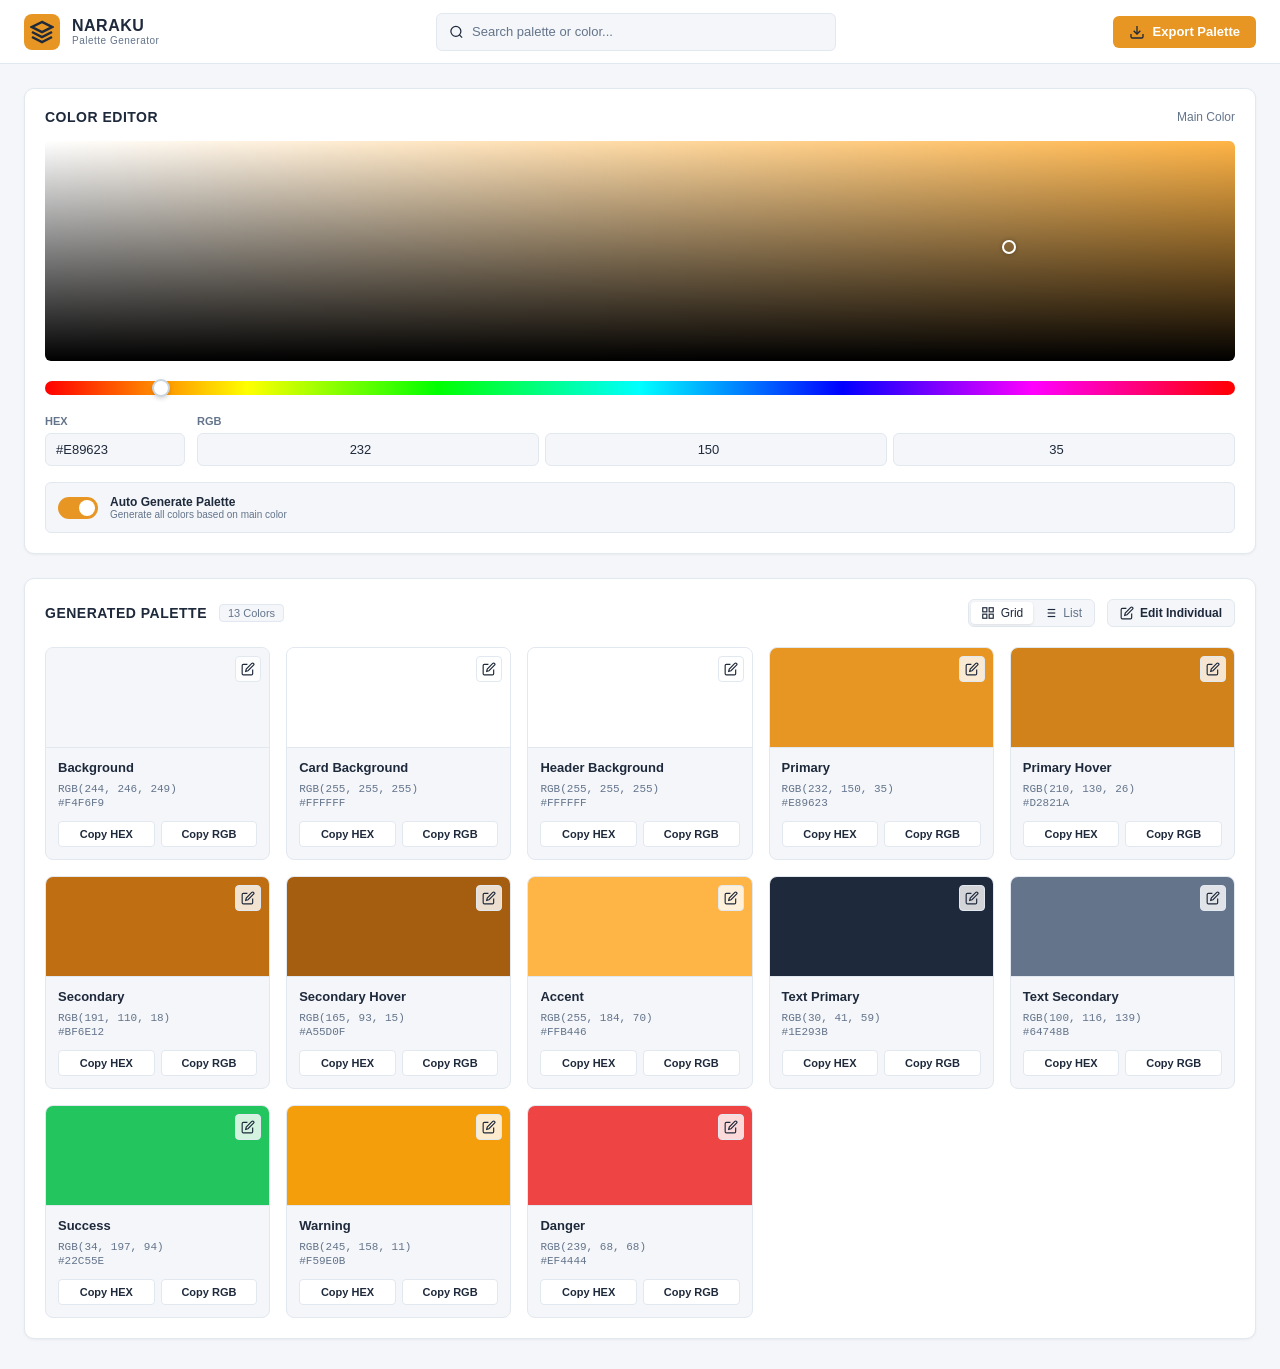
==== commit aa3faf98: "Update index.html" ====
--- a/index.html
+++ b/index.html
@@ -24,7 +24,6 @@
                 <div class="search-box">
                     <svg class="search-icon" viewBox="0 0 24 24" width="16" height="16" stroke="currentColor" stroke-width="2" fill="none"><circle cx="11" cy="11" r="8"/><line x1="21" y1="21" x2="16.65" y2="16.65"/></svg>
                     <input type="text" id="searchInput" placeholder="Search palette or color..." autocomplete="off">
-                    <span class="kbd-shortcut">Ctrl K</span>
                 </div>
             </div>
 
--- a/style.css
+++ b/style.css
@@ -1,21 +1,19 @@
 :root {
-    --bg-app: #0f0f0f;
-    --card-bg: #1c1c1c;
-    --header-bg: #121418;
+    --bg-app: #f4f6f9;
+    --card-bg: #ffffff;
+    --header-bg: #ffffff;
     --primary: #E89623;
-    --primary-hover: #ffb446;
+    --primary-hover: #d2821a;
     --secondary: #bf6e12;
-    --secondary-hover: #E89623;
+    --secondary-hover: #a55d0f;
     --accent: #ffb446;
-    --ui-stroke: #2e2e2e;
-    --text-primary: #ffffff;
-    --text-secondary: #b4b4b4;
+    --ui-stroke: #e2e8f0;
+    --text-primary: #1e293b;
+    --text-secondary: #64748b;
     --success: #22c55e;
-    --warning: #ffc107;
+    --warning: #f59e0b;
     --danger: #ef4444;
-    --gradient-start: #E89623;
-    --gradient-end: #ffb446;
-    --border-radius: 8px;
+    --border-radius: 10px;
     --transition: all 0.2s cubic-bezier(0.4, 0, 0.2, 1);
 }
 
@@ -38,13 +36,13 @@
     position: fixed;
     bottom: 24px;
     right: 24px;
-    background: #22c55e;
+    background: #1e293b;
     color: #fff;
     padding: 10px 20px;
     border-radius: 6px;
     font-size: 14px;
     font-weight: 500;
-    box-shadow: 0 4px 12px rgba(0,0,0,0.3);
+    box-shadow: 0 4px 12px rgba(0,0,0,0.15);
     z-index: 9999;
     opacity: 0;
     transform: translateY(20px);
@@ -119,7 +117,7 @@
     position: relative;
     display: flex;
     align-items: center;
-    background: var(--card-bg);
+    background: var(--bg-app);
     border: 1px solid var(--ui-stroke);
     border-radius: 6px;
     padding: 0 12px;
@@ -151,7 +149,7 @@
 
 .kbd-shortcut {
     font-size: 10px;
-    background: rgba(255,255,255,0.08);
+    background: #e2e8f0;
     border: 1px solid var(--ui-stroke);
     padding: 2px 6px;
     border-radius: 4px;
@@ -162,22 +160,6 @@
     display: flex;
     align-items: center;
     gap: 12px;
-}
-
-.preset-select {
-    background: var(--card-bg);
-    border: 1px solid var(--ui-stroke);
-    color: var(--text-primary);
-    padding: 8px 12px;
-    border-radius: 6px;
-    font-size: 13px;
-    outline: none;
-    cursor: pointer;
-    transition: var(--transition);
-}
-
-.preset-select:hover {
-    border-color: var(--primary);
 }
 
 .btn-primary-header {
@@ -206,21 +188,14 @@
     display: flex;
     flex-direction: column;
     gap: 24px;
-    max-width: 1600px;
+    max-width: 1400px;
     margin: 0 auto;
     width: 100%;
 }
 
 .top-panels {
-    display: grid;
-    grid-template-columns: 1fr 1.2fr;
-    gap: 24px;
-}
-
-@media (max-width: 1024px) {
-    .top-panels {
-        grid-template-columns: 1fr;
-    }
+    display: flex;
+    flex-direction: column;
 }
 
 .panel {
@@ -231,6 +206,7 @@
     display: flex;
     flex-direction: column;
     gap: 16px;
+    box-shadow: 0 1px 3px rgba(0,0,0,0.05);
 }
 
 .panel-header {
@@ -259,7 +235,7 @@
 
 .color-area {
     position: relative;
-    height: 180px;
+    height: 220px;
     border-radius: 6px;
     cursor: crosshair;
     background: linear-gradient(to top, #000, transparent), linear-gradient(to right, #fff, #ffb446);
@@ -267,11 +243,11 @@
 
 .color-cursor {
     position: absolute;
-    width: 12px;
-    height: 12px;
+    width: 14px;
+    height: 14px;
     border: 2px solid #fff;
     border-radius: 50%;
-    box-shadow: 0 0 4px rgba(0,0,0,0.5);
+    box-shadow: 0 0 4px rgba(0,0,0,0.3);
     transform: translate(-50%, -50%);
     pointer-events: none;
 }
@@ -282,8 +258,8 @@
 
 .hue-slider {
     position: relative;
-    height: 12px;
-    border-radius: 6px;
+    height: 14px;
+    border-radius: 7px;
     background: linear-gradient(to right, #ff0000 0%, #ffff00 17%, #00ff00 33%, #00ffff 50%, #0000ff 67%, #ff00ff 83%, #ff0000 100%);
     cursor: pointer;
 }
@@ -291,20 +267,26 @@
 .hue-cursor {
     position: absolute;
     top: 50%;
-    width: 16px;
-    height: 16px;
+    width: 18px;
+    height: 18px;
     background: #fff;
-    border: 2px solid #333;
+    border: 2px solid #cbd5e1;
     border-radius: 50%;
     transform: translate(-50%, -50%);
     pointer-events: none;
-    box-shadow: 0 2px 4px rgba(0,0,0,0.3);
+    box-shadow: 0 2px 4px rgba(0,0,0,0.15);
 }
 
 .color-inputs-grid {
     display: grid;
-    grid-template-columns: 120px 1fr;
+    grid-template-columns: 140px 1fr;
     gap: 12px;
+}
+
+@media (max-width: 768px) {
+    .color-inputs-grid {
+        grid-template-columns: 1fr;
+    }
 }
 
 .input-group {
@@ -374,7 +356,7 @@
     position: absolute;
     cursor: pointer;
     top: 0; left: 0; right: 0; bottom: 0;
-    background-color: var(--ui-stroke);
+    background-color: #cbd5e1;
     transition: var(--transition);
 }
 
@@ -420,274 +402,6 @@
     color: var(--text-secondary);
 }
 
-/* LIVE PREVIEW */
-.btn-preview-top {
-    background: var(--primary);
-    color: #fff;
-    border: none;
-    padding: 6px 12px;
-    border-radius: 6px;
-    font-size: 12px;
-    font-weight: 600;
-    cursor: pointer;
-    transition: var(--transition);
-}
-
-.btn-preview-top:hover {
-    background: var(--primary-hover);
-}
-
-.preview-mockup-content {
-    background: var(--bg-app);
-    border: 1px solid var(--ui-stroke);
-    border-radius: 6px;
-    display: flex;
-    min-height: 260px;
-    overflow: hidden;
-}
-
-.preview-sidebar {
-    width: 140px;
-    background: var(--header-bg);
-    border-right: 1px solid var(--ui-stroke);
-    padding: 12px;
-    display: flex;
-    flex-direction: column;
-    gap: 4px;
-}
-
-.preview-brand {
-    display: flex;
-    align-items: center;
-    gap: 8px;
-    padding-bottom: 12px;
-    margin-bottom: 4px;
-    border-bottom: 1px solid var(--ui-stroke);
-}
-
-.preview-logo-icon {
-    width: 22px;
-    height: 22px;
-    background: var(--primary);
-    border-radius: 4px;
-    display: flex;
-    align-items: center;
-    justify-content: center;
-    font-size: 11px;
-    font-weight: 800;
-    color: #fff;
-}
-
-.preview-brand .brand-text {
-    font-size: 11px;
-    font-weight: 700;
-}
-
-.preview-nav-item {
-    display: flex;
-    align-items: center;
-    gap: 8px;
-    padding: 6px 8px;
-    font-size: 11px;
-    color: var(--text-secondary);
-    border-radius: 4px;
-    cursor: pointer;
-    transition: var(--transition);
-}
-
-.preview-nav-item:hover, .preview-nav-item.active {
-    background: var(--primary);
-    color: #fff;
-}
-
-.preview-main-content {
-    flex: 1;
-    padding: 16px;
-    display: flex;
-    flex-direction: column;
-    gap: 12px;
-}
-
-.preview-top-bar {
-    display: flex;
-    justify-content: space-between;
-    align-items: center;
-}
-
-.preview-title-dash {
-    font-size: 13px;
-    font-weight: 700;
-}
-
-.preview-cards-grid {
-    display: grid;
-    grid-template-columns: 1.2fr 1fr;
-    gap: 12px;
-}
-
-.preview-inner-card {
-    background: var(--card-bg);
-    border: 1px solid var(--ui-stroke);
-    border-radius: 6px;
-    padding: 12px;
-    display: flex;
-    flex-direction: column;
-    gap: 8px;
-}
-
-.card-label-title {
-    font-size: 11px;
-    font-weight: 600;
-}
-
-.card-desc {
-    font-size: 10px;
-    color: var(--text-secondary);
-    line-height: 1.3;
-}
-
-.preview-action-btn {
-    background: var(--primary);
-    color: #fff;
-    border: none;
-    padding: 6px 10px;
-    border-radius: 4px;
-    font-size: 10px;
-    font-weight: 600;
-    cursor: pointer;
-    align-self: flex-start;
-    transition: var(--transition);
-}
-
-.preview-action-btn:hover {
-    background: var(--primary-hover);
-}
-
-.preview-right-controls {
-    display: flex;
-    flex-direction: column;
-    gap: 8px;
-}
-
-.preview-search-input-mock {
-    background: var(--card-bg);
-    border: 1px solid var(--ui-stroke);
-    border-radius: 4px;
-    padding: 6px 8px;
-    font-size: 10px;
-    color: var(--text-secondary);
-    display: flex;
-    justify-content: space-between;
-    align-items: center;
-}
-
-.preview-toggle-row {
-    background: var(--card-bg);
-    border: 1px solid var(--ui-stroke);
-    border-radius: 4px;
-    padding: 6px 8px;
-    font-size: 10px;
-    display: flex;
-    justify-content: space-between;
-    align-items: center;
-}
-
-.mini-toggle {
-    width: 24px;
-    height: 12px;
-    background: var(--ui-stroke);
-    border-radius: 6px;
-    position: relative;
-    cursor: pointer;
-    transition: var(--transition);
-}
-
-.mini-toggle.active {
-    background: var(--primary);
-}
-
-.mini-toggle::after {
-    content: '';
-    position: absolute;
-    top: 2px;
-    left: 2px;
-    width: 8px;
-    height: 8px;
-    background: #fff;
-    border-radius: 50%;
-    transition: var(--transition);
-}
-
-.mini-toggle.active::after {
-    transform: translateX(12px);
-}
-
-.preview-dropdown-mock {
-    background: var(--card-bg);
-    border: 1px solid var(--ui-stroke);
-    border-radius: 4px;
-    padding: 6px 8px;
-    font-size: 10px;
-    color: var(--text-secondary);
-    display: flex;
-    justify-content: space-between;
-    align-items: center;
-}
-
-.preview-badges-row {
-    display: flex;
-    gap: 8px;
-}
-
-.badge-item {
-    font-size: 10px;
-    background: var(--card-bg);
-    border: 1px solid var(--ui-stroke);
-    padding: 3px 6px;
-    border-radius: 4px;
-    display: flex;
-    align-items: center;
-    gap: 4px;
-}
-
-.dot {
-    width: 6px;
-    height: 6px;
-    border-radius: 50%;
-}
-
-.dot.success { background: var(--success); }
-.dot.warning { background: var(--warning); }
-.dot.danger { background: var(--danger); }
-.dot.info { background: var(--accent); }
-
-.preview-progress-row {
-    display: flex;
-    align-items: center;
-    gap: 8px;
-}
-
-.progress-track {
-    flex: 1;
-    height: 6px;
-    background: var(--card-bg);
-    border: 1px solid var(--ui-stroke);
-    border-radius: 3px;
-    overflow: hidden;
-}
-
-.progress-fill {
-    height: 100%;
-    background: var(--primary);
-    border-radius: 3px;
-}
-
-.progress-val {
-    font-size: 10px;
-    font-weight: 600;
-    color: var(--text-secondary);
-}
-
 /* PALETTE SECTION */
 .palette-section {
     background: var(--card-bg);
@@ -697,12 +411,15 @@
     display: flex;
     flex-direction: column;
     gap: 20px;
+    box-shadow: 0 1px 3px rgba(0,0,0,0.05);
 }
 
 .palette-section-header {
     display: flex;
     align-items: center;
     justify-content: space-between;
+    flex-wrap: wrap;
+    gap: 12px;
 }
 
 .left-title {
@@ -757,7 +474,7 @@
 .view-btn.active {
     background: var(--card-bg);
     color: var(--text-primary);
-    box-shadow: 0 1px 3px rgba(0,0,0,0.2);
+    box-shadow: 0 1px 3px rgba(0,0,0,0.1);
 }
 
 .btn-secondary {
@@ -803,7 +520,7 @@
 .color-card:hover {
     border-color: var(--primary);
     transform: translateY(-2px);
-    box-shadow: 0 4px 12px rgba(0,0,0,0.3);
+    box-shadow: 0 4px 12px rgba(0,0,0,0.08);
 }
 
 .color-card-preview {
@@ -813,26 +530,26 @@
     justify-content: flex-end;
     align-items: flex-start;
     padding: 8px;
+    border-bottom: 1px solid var(--ui-stroke);
 }
 
 .card-edit-btn {
-    background: rgba(0,0,0,0.4);
-    border: none;
+    background: rgba(255,255,255,0.8);
+    border: 1px solid var(--ui-stroke);
     width: 26px;
     height: 26px;
     border-radius: 4px;
     display: flex;
     align-items: center;
     justify-content: center;
-    color: #fff;
-    cursor: pointer;
-    opacity: 0.8;
+    color: var(--text-primary);
+    cursor: pointer;
     transition: var(--transition);
 }
 
 .card-edit-btn:hover {
-    opacity: 1;
-    background: rgba(0,0,0,0.7);
+    background: #fff;
+    border-color: var(--primary);
 }
 
 .color-card-info {
@@ -880,7 +597,7 @@
 }
 
 .card-btn:hover {
-    background: var(--ui-stroke);
+    background: var(--bg-app);
     border-color: var(--primary);
 }
 
@@ -898,6 +615,7 @@
     border-radius: 4px;
     flex-shrink: 0;
     padding: 4px;
+    border-bottom: none;
 }
 
 .cards-grid.list-view .color-card-info {
@@ -927,7 +645,7 @@
 .modal-overlay {
     position: fixed;
     top: 0; left: 0; right: 0; bottom: 0;
-    background: rgba(0,0,0,0.7);
+    background: rgba(0,0,0,0.4);
     display: flex;
     align-items: center;
     justify-content: center;
@@ -952,7 +670,7 @@
     display: flex;
     flex-direction: column;
     gap: 16px;
-    box-shadow: 0 10px 30px rgba(0,0,0,0.5);
+    box-shadow: 0 10px 30px rgba(0,0,0,0.1);
     transform: scale(0.95);
     transition: var(--transition);
 }
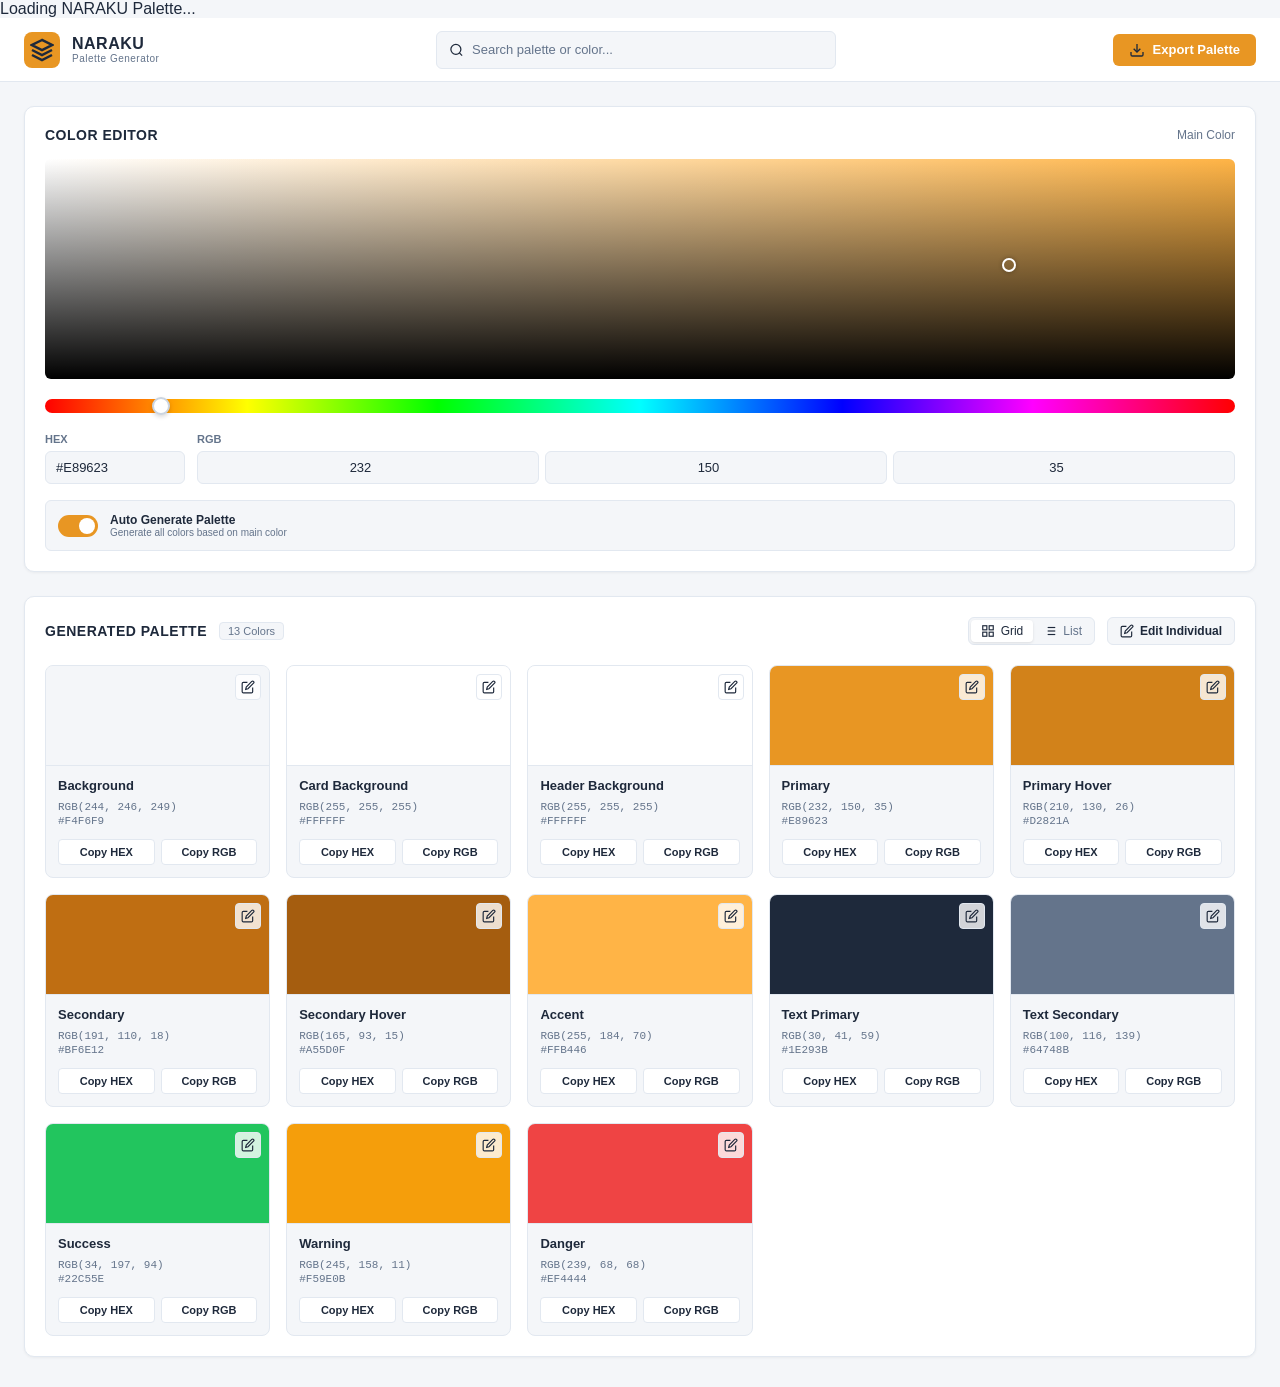
==== commit b6cadf42: "Update index.html" ====
--- a/index.html
+++ b/index.html
@@ -7,6 +7,14 @@
     <link rel="stylesheet" href="style.css">
 </head>
 <body>
+    <!-- LOADING SCREEN -->
+<div id="loadingScreen" class="loading-screen">
+    <div class="loader-content">
+        <div class="spinner"></div>
+        <span>Loading NARAKU Palette...</span>
+    </div>
+</div>
+    
     <!-- TOAST NOTIFICATION -->
     <div id="toast" class="toast">Copied to clipboard!</div>
 
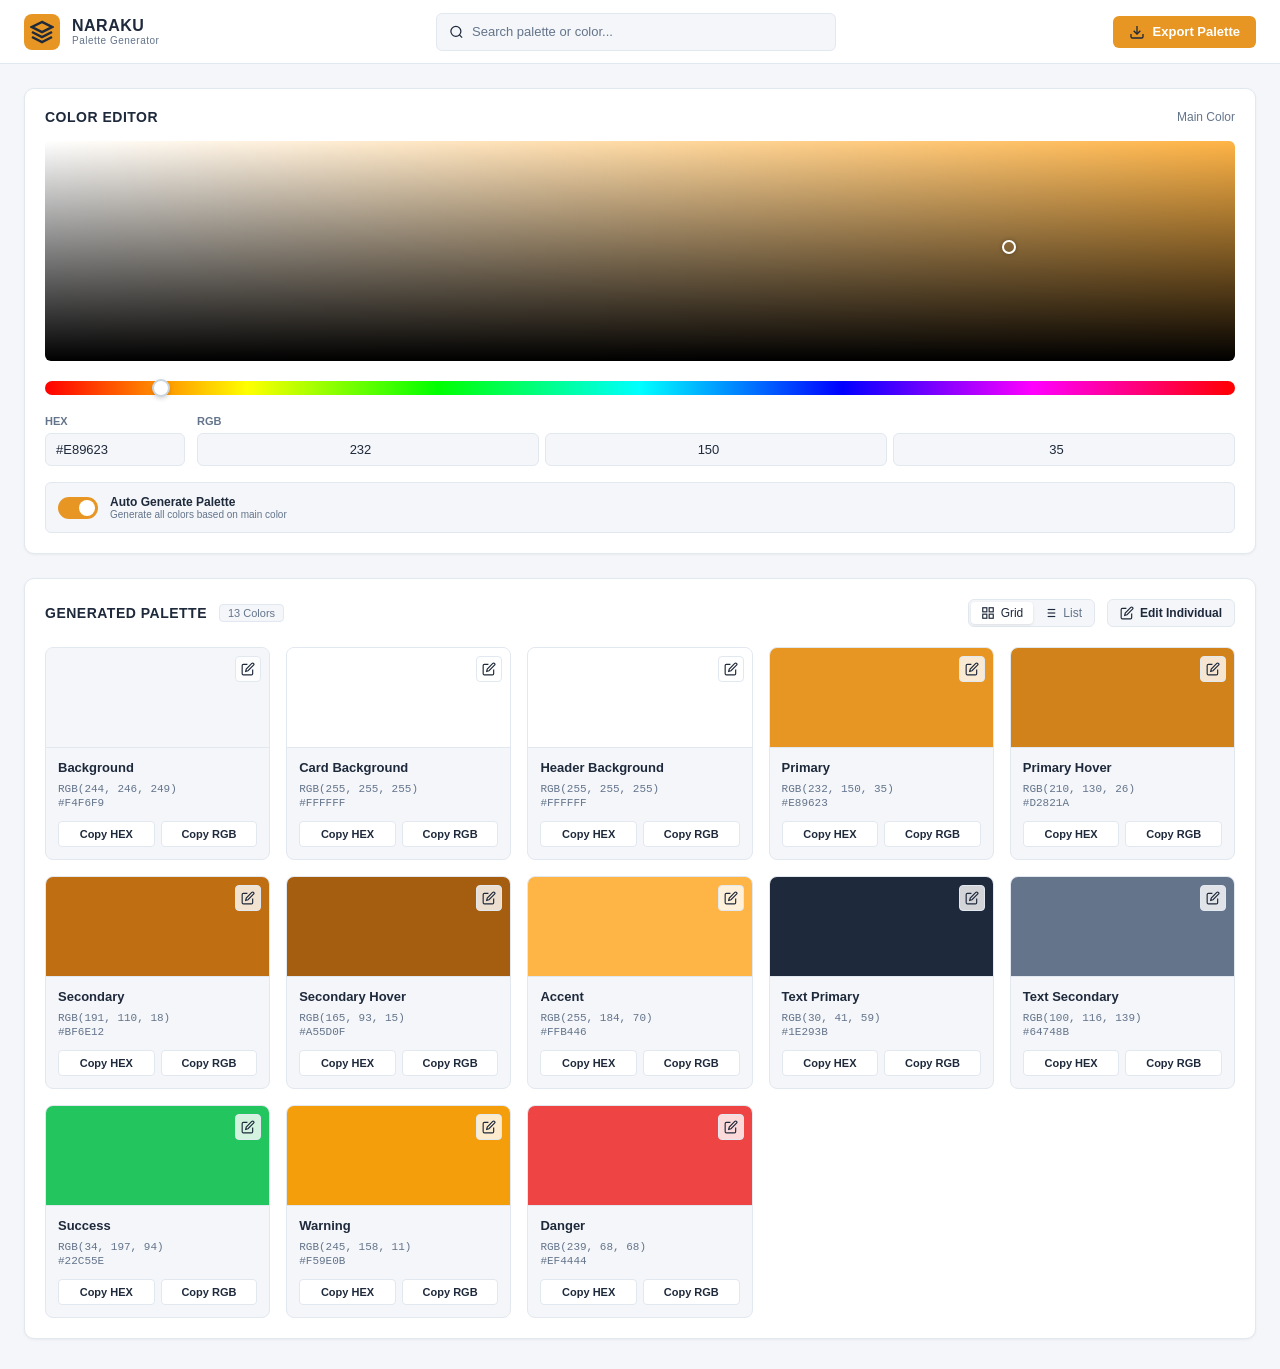
==== commit 3fe9c5a2: "Update index.html" ====
--- a/index.html
+++ b/index.html
@@ -10,8 +10,15 @@
     <!-- LOADING SCREEN -->
 <div id="loadingScreen" class="loading-screen">
     <div class="loader-content">
-        <div class="spinner"></div>
-        <span>Loading NARAKU Palette...</span>
+        <div class="spinner-container">
+            <div class="spinner"></div>
+            <div class="spinner-glow"></div>
+        </div>
+        <h1 class="loader-title">NARAKU COLOR PALETTE</h1>
+        <div class="progress-bar-track">
+            <div id="progressBarFill" class="progress-bar-fill"></div>
+        </div>
+        <span id="progressPercentage" class="progress-percentage">0%</span>
     </div>
 </div>
     
--- a/style.css
+++ b/style.css
@@ -735,3 +735,51 @@
 .btn-primary:hover {
     background: var(--primary-hover);
 }
+
+/* LOADING SCREEN STYLES */
+.loading-screen {
+    position: fixed;
+    top: 0;
+    left: 0;
+    width: 100%;
+    height: 100%;
+    background-color: var(--bg-app);
+    display: flex;
+    align-items: center;
+    justify-content: center;
+    z-index: 99999;
+    transition: opacity 0.4s ease, visibility 0.4s ease;
+}
+
+.loading-screen.fade-out {
+    opacity: 0;
+    visibility: hidden;
+}
+
+.loader-content {
+    display: flex;
+    flex-direction: column;
+    align-items: center;
+    gap: 12px;
+}
+
+.loader-content span {
+    font-size: 13px;
+    font-weight: 600;
+    color: var(--text-secondary);
+    letter-spacing: 0.5px;
+}
+
+.spinner {
+    width: 36px;
+    height: 36px;
+    border: 3px solid var(--ui-stroke);
+    border-top: 3px solid var(--primary);
+    border-radius: 50%;
+    animation: spin 0.8s linear infinite;
+}
+
+@keyframes spin {
+    0% { transform: rotate(0deg); }
+    100% { transform: rotate(360deg); }
+}
